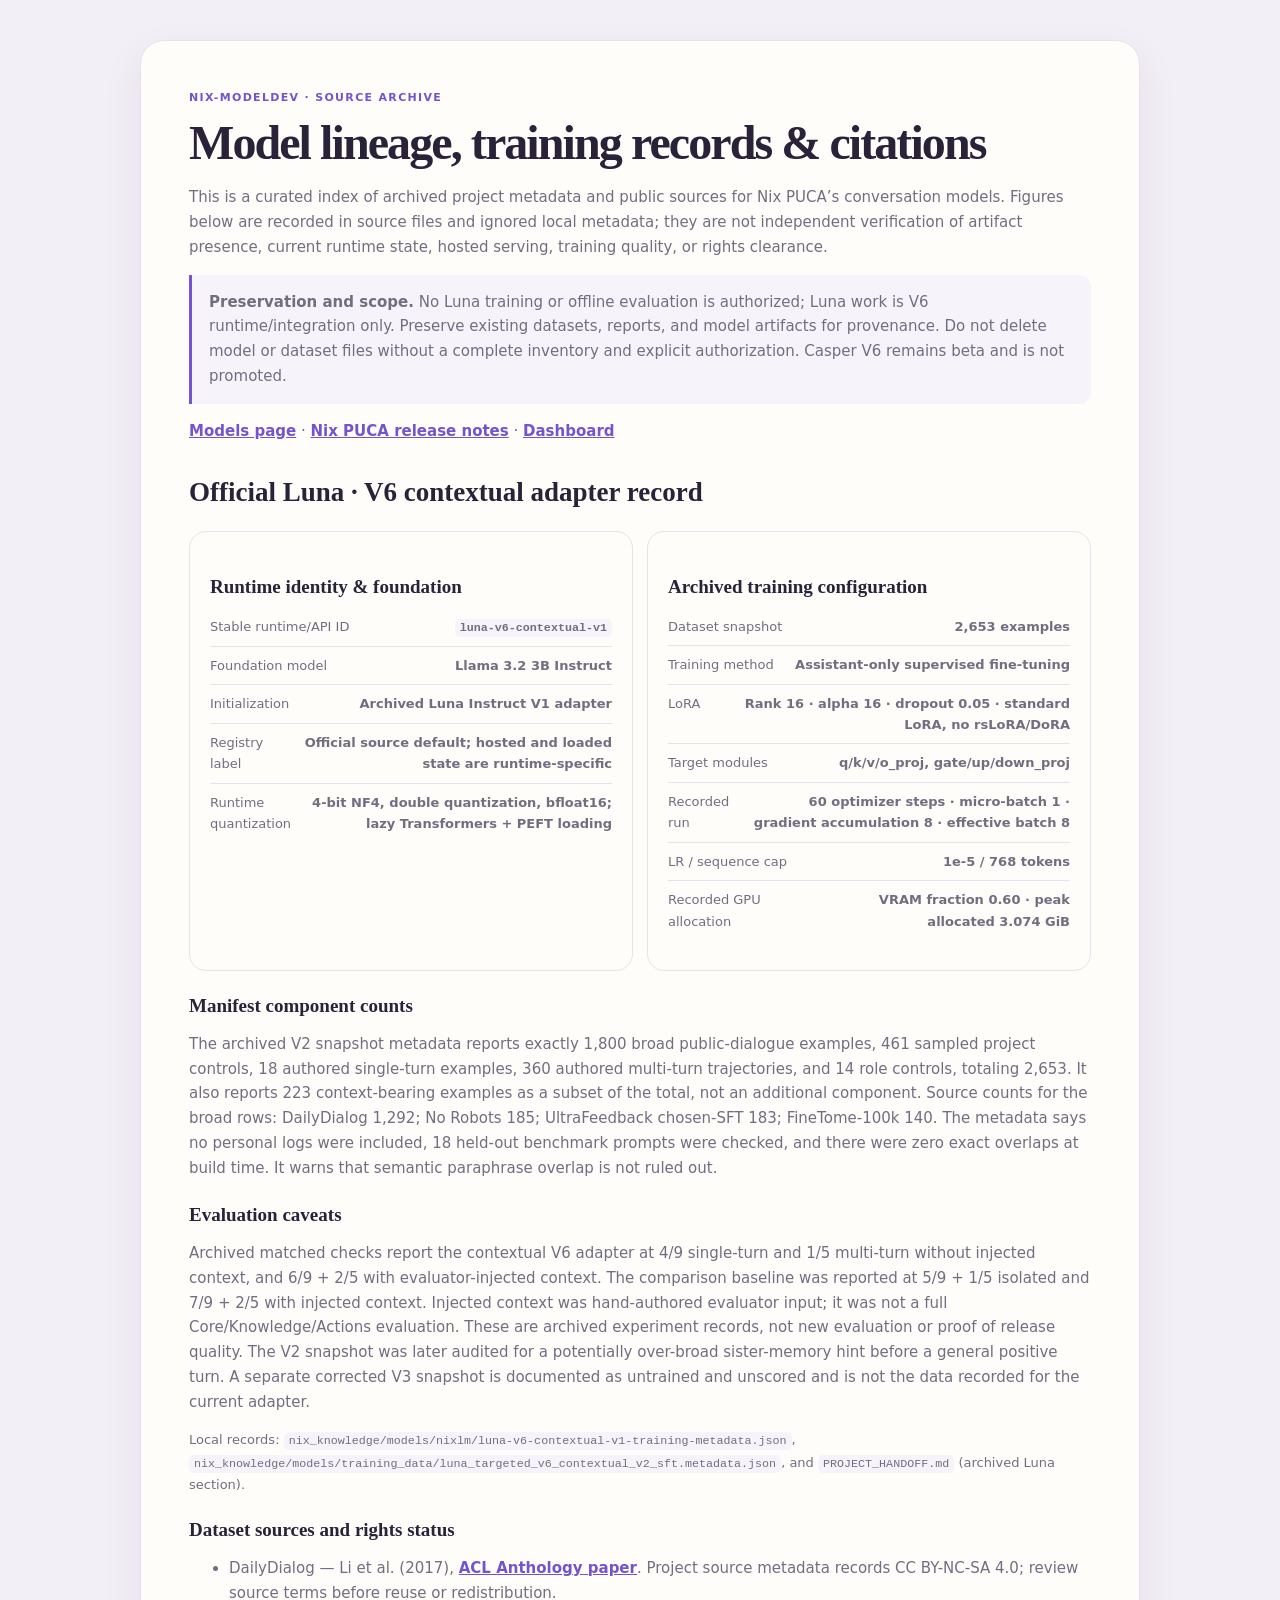
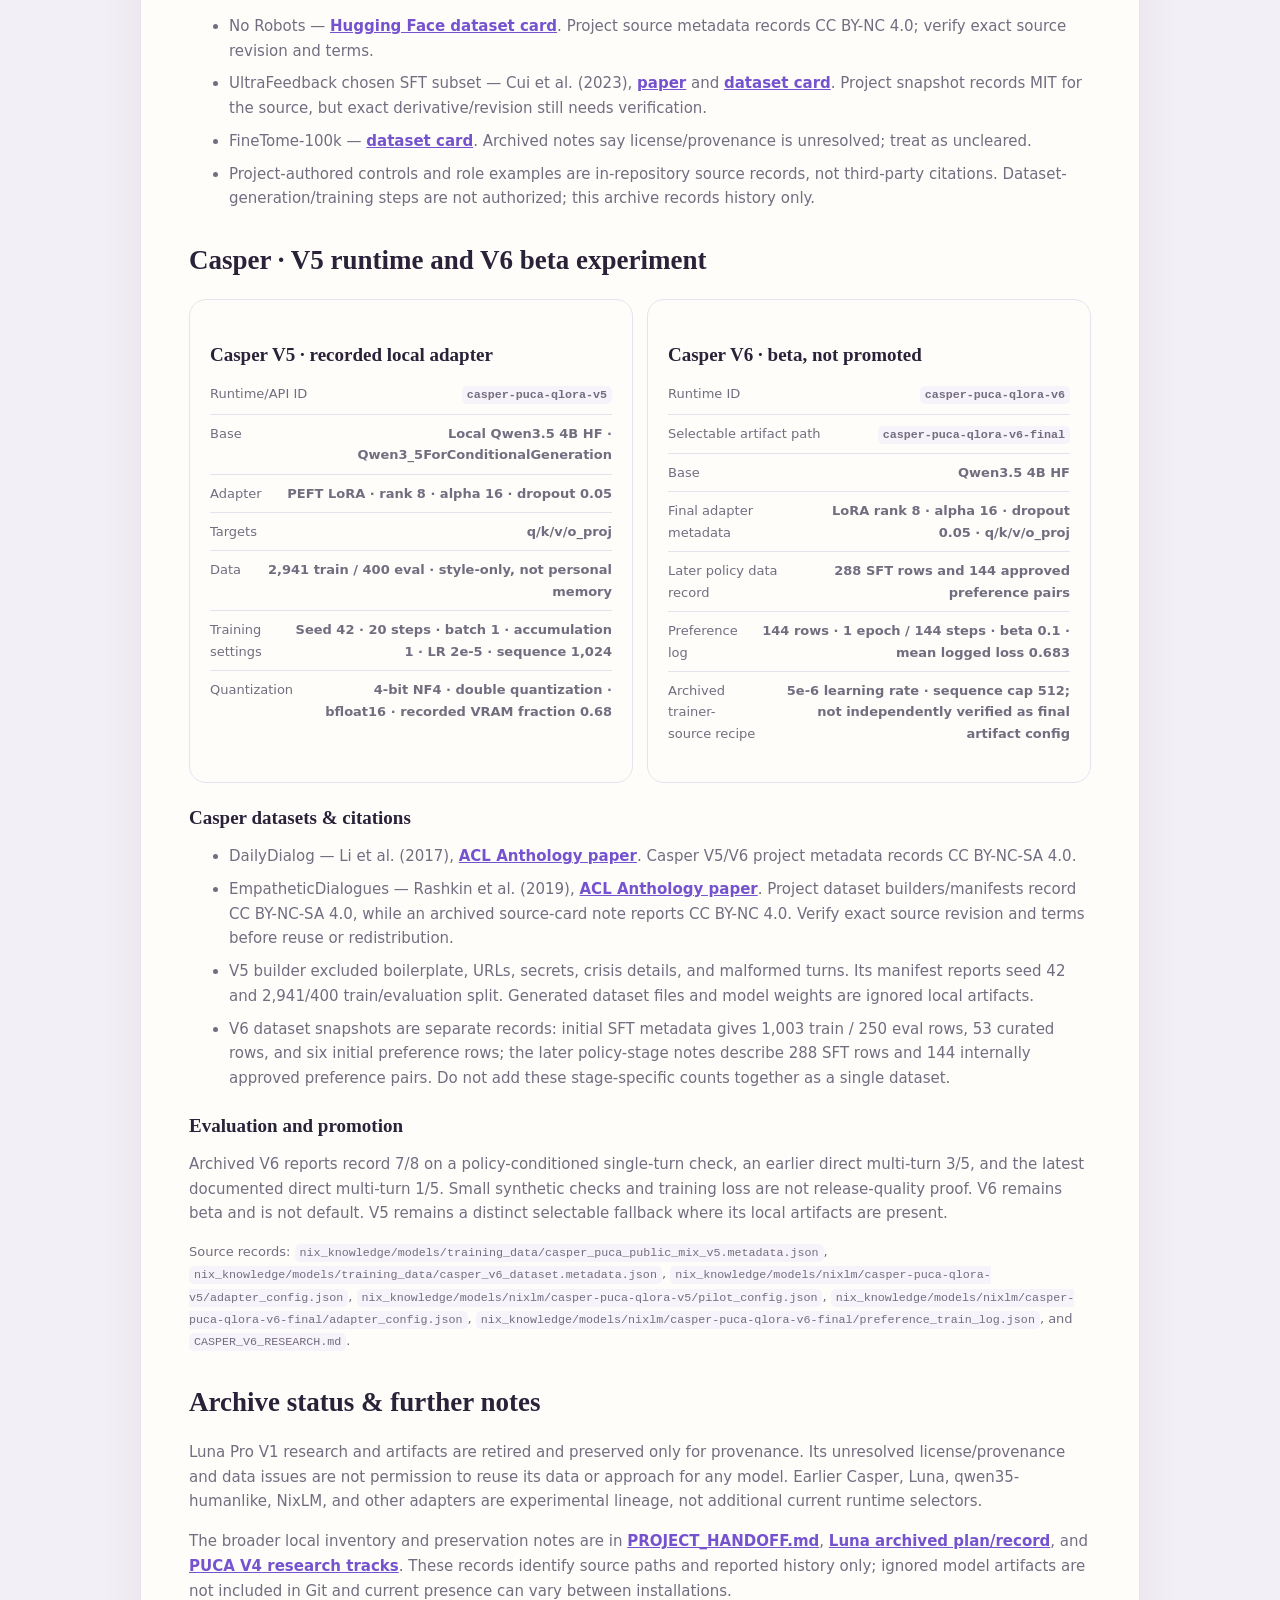
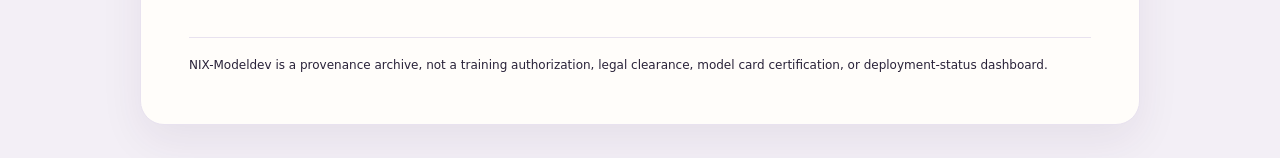
==== NIX-Modeldev/index.html @ 3a988a63 "Beta Build 11/12" ====
<!doctype html>
<html lang="en">
<head>
<meta charset="utf-8">
<meta name="viewport" content="width=device-width,initial-scale=1">
<meta name="theme-color" content="#f3eff6">
<title>NIX-Modeldev · Model research archive</title>
<style>
:root{color-scheme:light dark;--paper:#fffdfa;--ink:#292239;--muted:#736d80;--line:#e8e2ef;--accent:#7553cf;--soft:#f7f3fa}*{box-sizing:border-box}body{margin:0;padding:40px 20px;background:#f3eff6;color:var(--ink);font:15px/1.65 Inter,ui-sans-serif,system-ui,-apple-system,"Segoe UI",sans-serif}.page{max-width:1000px;margin:auto;padding:clamp(22px,5vw,48px);border:1px solid var(--line);border-radius:24px;background:var(--paper);box-shadow:0 16px 44px #33234412}.eyebrow{color:var(--accent);font-size:11px;font-weight:800;letter-spacing:.12em;text-transform:uppercase}h1,h2,h3{font-family:Georgia,serif;line-height:1.15}h1{margin:8px 0;font-size:clamp(34px,6vw,48px);letter-spacing:-.04em}h2{margin-top:34px;font-size:27px}h3{margin:24px 0 8px;font-size:19px}p,li,dd{color:var(--muted)}li{margin:8px 0}a{color:var(--accent);font-weight:700;overflow-wrap:anywhere}code{padding:2px 5px;border-radius:5px;background:var(--soft);font-size:.9em;overflow-wrap:anywhere}.meta{font-size:12px}.notice{padding:15px 17px;border-left:3px solid var(--accent);border-radius:0 12px 12px 0;background:var(--soft)}.grid{display:grid;grid-template-columns:repeat(2,minmax(0,1fr));gap:14px}.card{padding:20px;border:1px solid var(--line);border-radius:17px;background:var(--paper)}dl{margin:10px 0}dl>div{display:flex;justify-content:space-between;gap:18px;padding:8px 0;border-bottom:1px solid var(--line)}dl>div:last-child{border:0}dt{color:var(--muted);font-size:13px}dd{margin:0;text-align:right;font-size:13px;font-weight:650}.small{font-size:13px}.footer{margin-top:34px;padding-top:18px;border-top:1px solid var(--line)}@media(max-width:700px){body{padding:16px 10px}.grid{grid-template-columns:1fr}dl>div{display:block}dd{text-align:left;margin-top:4px}}@media(prefers-color-scheme:dark){body{background:#100e14;--paper:#19151f;--ink:#f7f1ff;--muted:#beb3cd;--line:#40364b;--accent:#b49af7;--soft:#251e2d}.page{box-shadow:0 18px 48px #0005}}
</style>
</head>
<body><main class="page"><div class="eyebrow">NIX-Modeldev · source archive</div><h1>Model lineage, training records & citations</h1><p>This is a curated index of archived project metadata and public sources for Nix PUCA’s conversation models. Figures below are recorded in source files and ignored local metadata; they are not independent verification of artifact presence, current runtime state, hosted serving, training quality, or rights clearance.</p><p class="notice"><strong>Preservation and scope.</strong> No Luna training or offline evaluation is authorized; Luna work is V6 runtime/integration only. Preserve existing datasets, reports, and model artifacts for provenance. Do not delete model or dataset files without a complete inventory and explicit authorization. Casper V6 remains beta and is not promoted.</p><p><a href="/models">Models page</a> · <a href="/release-notes">Nix PUCA release notes</a> · <a href="/">Dashboard</a></p>
<section id="luna"><h2>Official Luna · V6 contextual adapter record</h2><div class="grid"><article class="card"><h3>Runtime identity & foundation</h3><dl><div><dt>Stable runtime/API ID</dt><dd><code>luna-v6-contextual-v1</code></dd></div><div><dt>Foundation model</dt><dd>Llama 3.2 3B Instruct</dd></div><div><dt>Initialization</dt><dd>Archived Luna Instruct V1 adapter</dd></div><div><dt>Registry label</dt><dd>Official source default; hosted and loaded state are runtime-specific</dd></div><div><dt>Runtime quantization</dt><dd>4-bit NF4, double quantization, bfloat16; lazy Transformers + PEFT loading</dd></div></dl></article><article class="card"><h3>Archived training configuration</h3><dl><div><dt>Dataset snapshot</dt><dd>2,653 examples</dd></div><div><dt>Training method</dt><dd>Assistant-only supervised fine-tuning</dd></div><div><dt>LoRA</dt><dd>Rank 16 · alpha 16 · dropout 0.05 · standard LoRA, no rsLoRA/DoRA</dd></div><div><dt>Target modules</dt><dd>q/k/v/o_proj, gate/up/down_proj</dd></div><div><dt>Recorded run</dt><dd>60 optimizer steps · micro-batch 1 · gradient accumulation 8 · effective batch 8</dd></div><div><dt>LR / sequence cap</dt><dd>1e-5 / 768 tokens</dd></div><div><dt>Recorded GPU allocation</dt><dd>VRAM fraction 0.60 · peak allocated 3.074 GiB</dd></div></dl></article></div><h3>Manifest component counts</h3><p>The archived V2 snapshot metadata reports exactly 1,800 broad public-dialogue examples, 461 sampled project controls, 18 authored single-turn examples, 360 authored multi-turn trajectories, and 14 role controls, totaling 2,653. It also reports 223 context-bearing examples as a subset of the total, not an additional component. Source counts for the broad rows: DailyDialog 1,292; No Robots 185; UltraFeedback chosen-SFT 183; FineTome-100k 140. The metadata says no personal logs were included, 18 held-out benchmark prompts were checked, and there were zero exact overlaps at build time. It warns that semantic paraphrase overlap is not ruled out.</p><h3>Evaluation caveats</h3><p>Archived matched checks report the contextual V6 adapter at 4/9 single-turn and 1/5 multi-turn without injected context, and 6/9 + 2/5 with evaluator-injected context. The comparison baseline was reported at 5/9 + 1/5 isolated and 7/9 + 2/5 with injected context. Injected context was hand-authored evaluator input; it was not a full Core/Knowledge/Actions evaluation. These are archived experiment records, not new evaluation or proof of release quality. The V2 snapshot was later audited for a potentially over-broad sister-memory hint before a general positive turn. A separate corrected V3 snapshot is documented as untrained and unscored and is not the data recorded for the current adapter.</p><p class="small">Local records: <code>nix_knowledge/models/nixlm/luna-v6-contextual-v1-training-metadata.json</code>, <code>nix_knowledge/models/training_data/luna_targeted_v6_contextual_v2_sft.metadata.json</code>, and <code>PROJECT_HANDOFF.md</code> (archived Luna section).</p><h3>Dataset sources and rights status</h3><ul><li>DailyDialog — Li et al. (2017), <a href="https://aclanthology.org/I17-1099/" target="_blank" rel="noopener">ACL Anthology paper</a>. Project source metadata records CC BY-NC-SA 4.0; review source terms before reuse or redistribution.</li><li>No Robots — <a href="https://huggingface.co/datasets/HuggingFaceH4/no_robots" target="_blank" rel="noopener">Hugging Face dataset card</a>. Project source metadata records CC BY-NC 4.0; verify exact source revision and terms.</li><li>UltraFeedback chosen SFT subset — Cui et al. (2023), <a href="https://arxiv.org/abs/2310.01377" target="_blank" rel="noopener">paper</a> and <a href="https://huggingface.co/datasets/HuggingFaceH4/ultrafeedback_binarized" target="_blank" rel="noopener">dataset card</a>. Project snapshot records MIT for the source, but exact derivative/revision still needs verification.</li><li>FineTome-100k — <a href="https://huggingface.co/datasets/mlabonne/FineTome-100k" target="_blank" rel="noopener">dataset card</a>. Archived notes say license/provenance is unresolved; treat as uncleared.</li><li>Project-authored controls and role examples are in-repository source records, not third-party citations. Dataset-generation/training steps are not authorized; this archive records history only.</li></ul></section>
<section id="casper"><h2>Casper · V5 runtime and V6 beta experiment</h2><div class="grid"><article class="card"><h3>Casper V5 · recorded local adapter</h3><dl><div><dt>Runtime/API ID</dt><dd><code>casper-puca-qlora-v5</code></dd></div><div><dt>Base</dt><dd>Local Qwen3.5 4B HF · Qwen3_5ForConditionalGeneration</dd></div><div><dt>Adapter</dt><dd>PEFT LoRA · rank 8 · alpha 16 · dropout 0.05</dd></div><div><dt>Targets</dt><dd>q/k/v/o_proj</dd></div><div><dt>Data</dt><dd>2,941 train / 400 eval · style-only, not personal memory</dd></div><div><dt>Training settings</dt><dd>Seed 42 · 20 steps · batch 1 · accumulation 1 · LR 2e-5 · sequence 1,024</dd></div><div><dt>Quantization</dt><dd>4-bit NF4 · double quantization · bfloat16 · recorded VRAM fraction 0.68</dd></div></dl></article><article class="card"><h3>Casper V6 · beta, not promoted</h3><dl><div><dt>Runtime ID</dt><dd><code>casper-puca-qlora-v6</code></dd></div><div><dt>Selectable artifact path</dt><dd><code>casper-puca-qlora-v6-final</code></dd></div><div><dt>Base</dt><dd>Qwen3.5 4B HF</dd></div><div><dt>Final adapter metadata</dt><dd>LoRA rank 8 · alpha 16 · dropout 0.05 · q/k/v/o_proj</dd></div><div><dt>Later policy data record</dt><dd>288 SFT rows and 144 approved preference pairs</dd></div><div><dt>Preference log</dt><dd>144 rows · 1 epoch / 144 steps · beta 0.1 · mean logged loss 0.683</dd></div><div><dt>Archived trainer-source recipe</dt><dd>5e-6 learning rate · sequence cap 512; not independently verified as final artifact config</dd></div></dl></article></div><h3>Casper datasets & citations</h3><ul><li>DailyDialog — Li et al. (2017), <a href="https://aclanthology.org/I17-1099/" target="_blank" rel="noopener">ACL Anthology paper</a>. Casper V5/V6 project metadata records CC BY-NC-SA 4.0.</li><li>EmpatheticDialogues — Rashkin et al. (2019), <a href="https://aclanthology.org/P19-1534/" target="_blank" rel="noopener">ACL Anthology paper</a>. Project dataset builders/manifests record CC BY-NC-SA 4.0, while an archived source-card note reports CC BY-NC 4.0. Verify exact source revision and terms before reuse or redistribution.</li><li>V5 builder excluded boilerplate, URLs, secrets, crisis details, and malformed turns. Its manifest reports seed 42 and 2,941/400 train/evaluation split. Generated dataset files and model weights are ignored local artifacts.</li><li>V6 dataset snapshots are separate records: initial SFT metadata gives 1,003 train / 250 eval rows, 53 curated rows, and six initial preference rows; the later policy-stage notes describe 288 SFT rows and 144 internally approved preference pairs. Do not add these stage-specific counts together as a single dataset.</li></ul><h3>Evaluation and promotion</h3><p>Archived V6 reports record 7/8 on a policy-conditioned single-turn check, an earlier direct multi-turn 3/5, and the latest documented direct multi-turn 1/5. Small synthetic checks and training loss are not release-quality proof. V6 remains beta and is not default. V5 remains a distinct selectable fallback where its local artifacts are present.</p><p class="small">Source records: <code>nix_knowledge/models/training_data/casper_puca_public_mix_v5.metadata.json</code>, <code>nix_knowledge/models/training_data/casper_v6_dataset.metadata.json</code>, <code>nix_knowledge/models/nixlm/casper-puca-qlora-v5/adapter_config.json</code>, <code>nix_knowledge/models/nixlm/casper-puca-qlora-v5/pilot_config.json</code>, <code>nix_knowledge/models/nixlm/casper-puca-qlora-v6-final/adapter_config.json</code>, <code>nix_knowledge/models/nixlm/casper-puca-qlora-v6-final/preference_train_log.json</code>, and <code>CASPER_V6_RESEARCH.md</code>.</p></section>
<section id="other"><h2>Archive status & further notes</h2><p>Luna Pro V1 research and artifacts are retired and preserved only for provenance. Its unresolved license/provenance and data issues are not permission to reuse its data or approach for any model. Earlier Casper, Luna, qwen35-humanlike, NixLM, and other adapters are experimental lineage, not additional current runtime selectors.</p><p>The broader local inventory and preservation notes are in <a href="../PROJECT_HANDOFF.md">PROJECT_HANDOFF.md</a>, <a href="../LUNA_PRO_TRAINING_PLAN.md">Luna archived plan/record</a>, and <a href="../PUCA_V4_RESEARCH_TRACKS.md">PUCA V4 research tracks</a>. These records identify source paths and reported history only; ignored model artifacts are not included in Git and current presence can vary between installations.</p></section>
<footer class="footer meta">NIX-Modeldev is a provenance archive, not a training authorization, legal clearance, model card certification, or deployment-status dashboard.</footer></main></body>
</html>
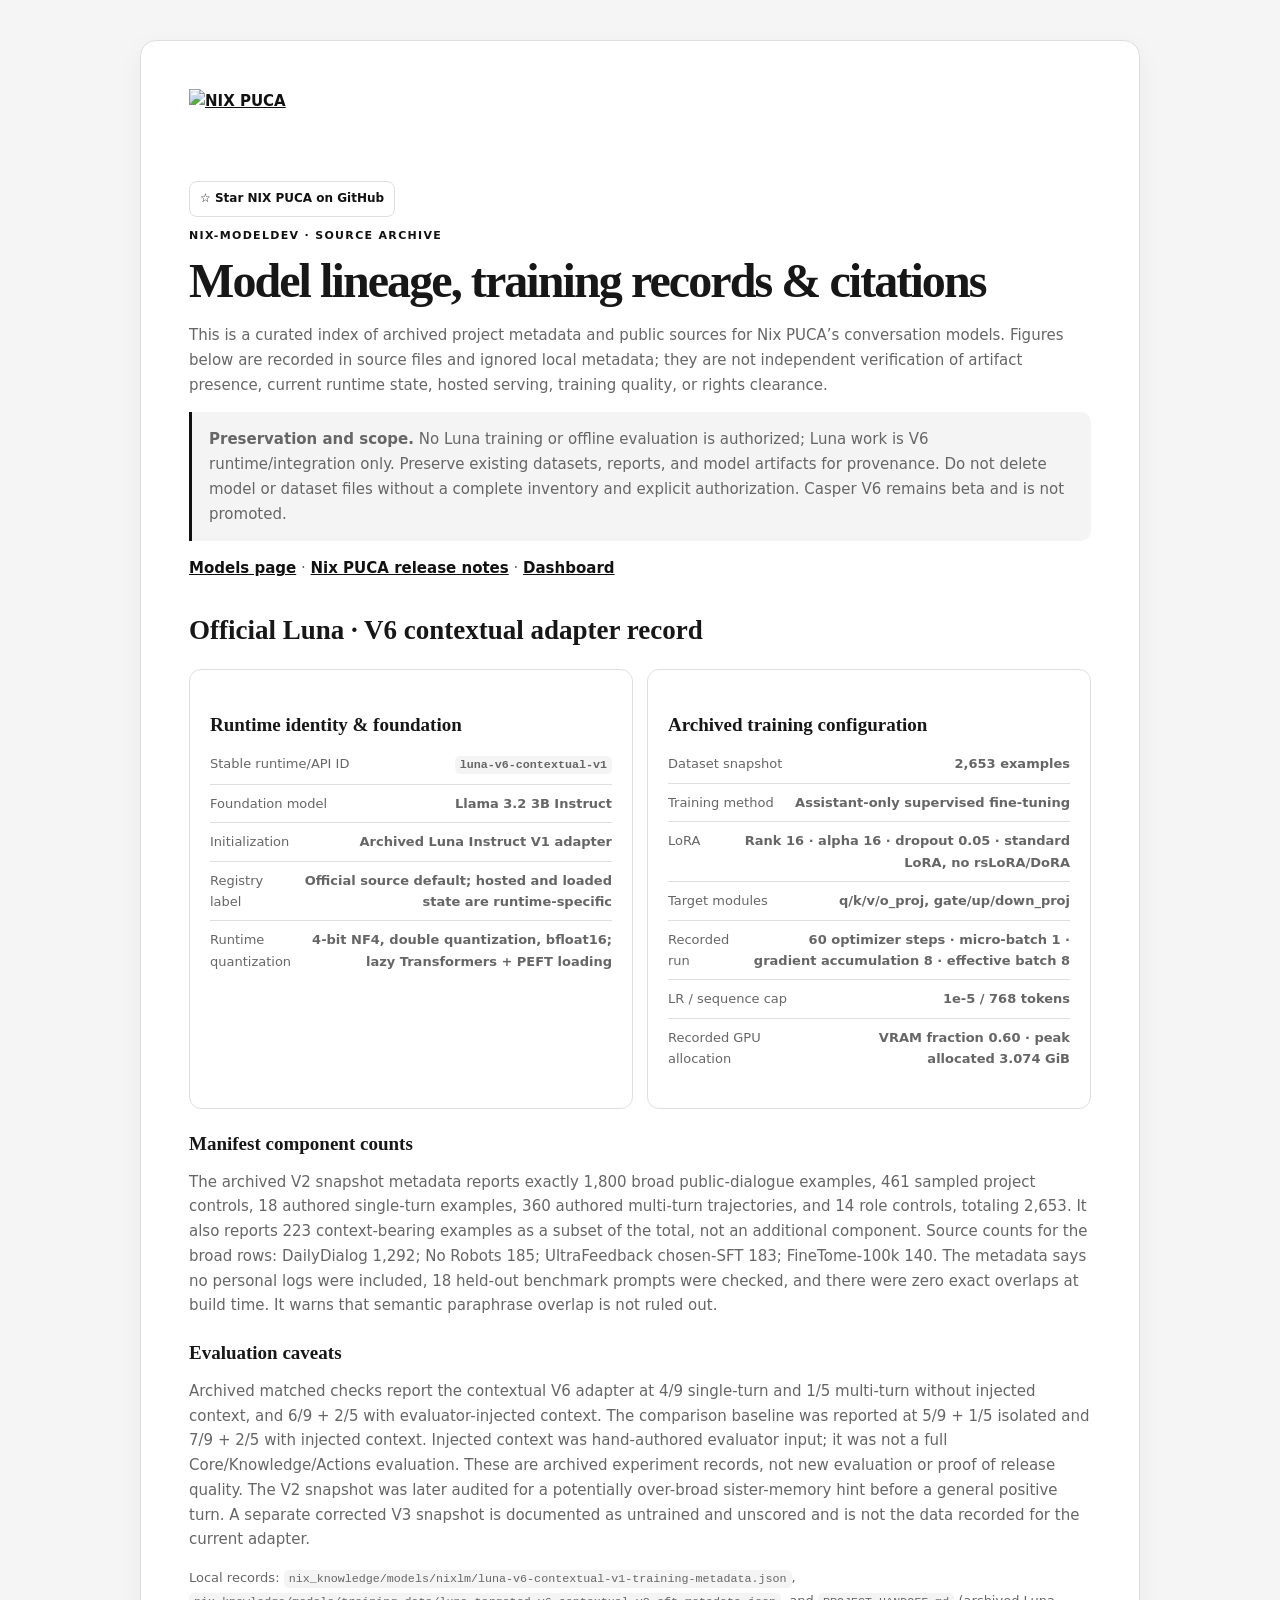
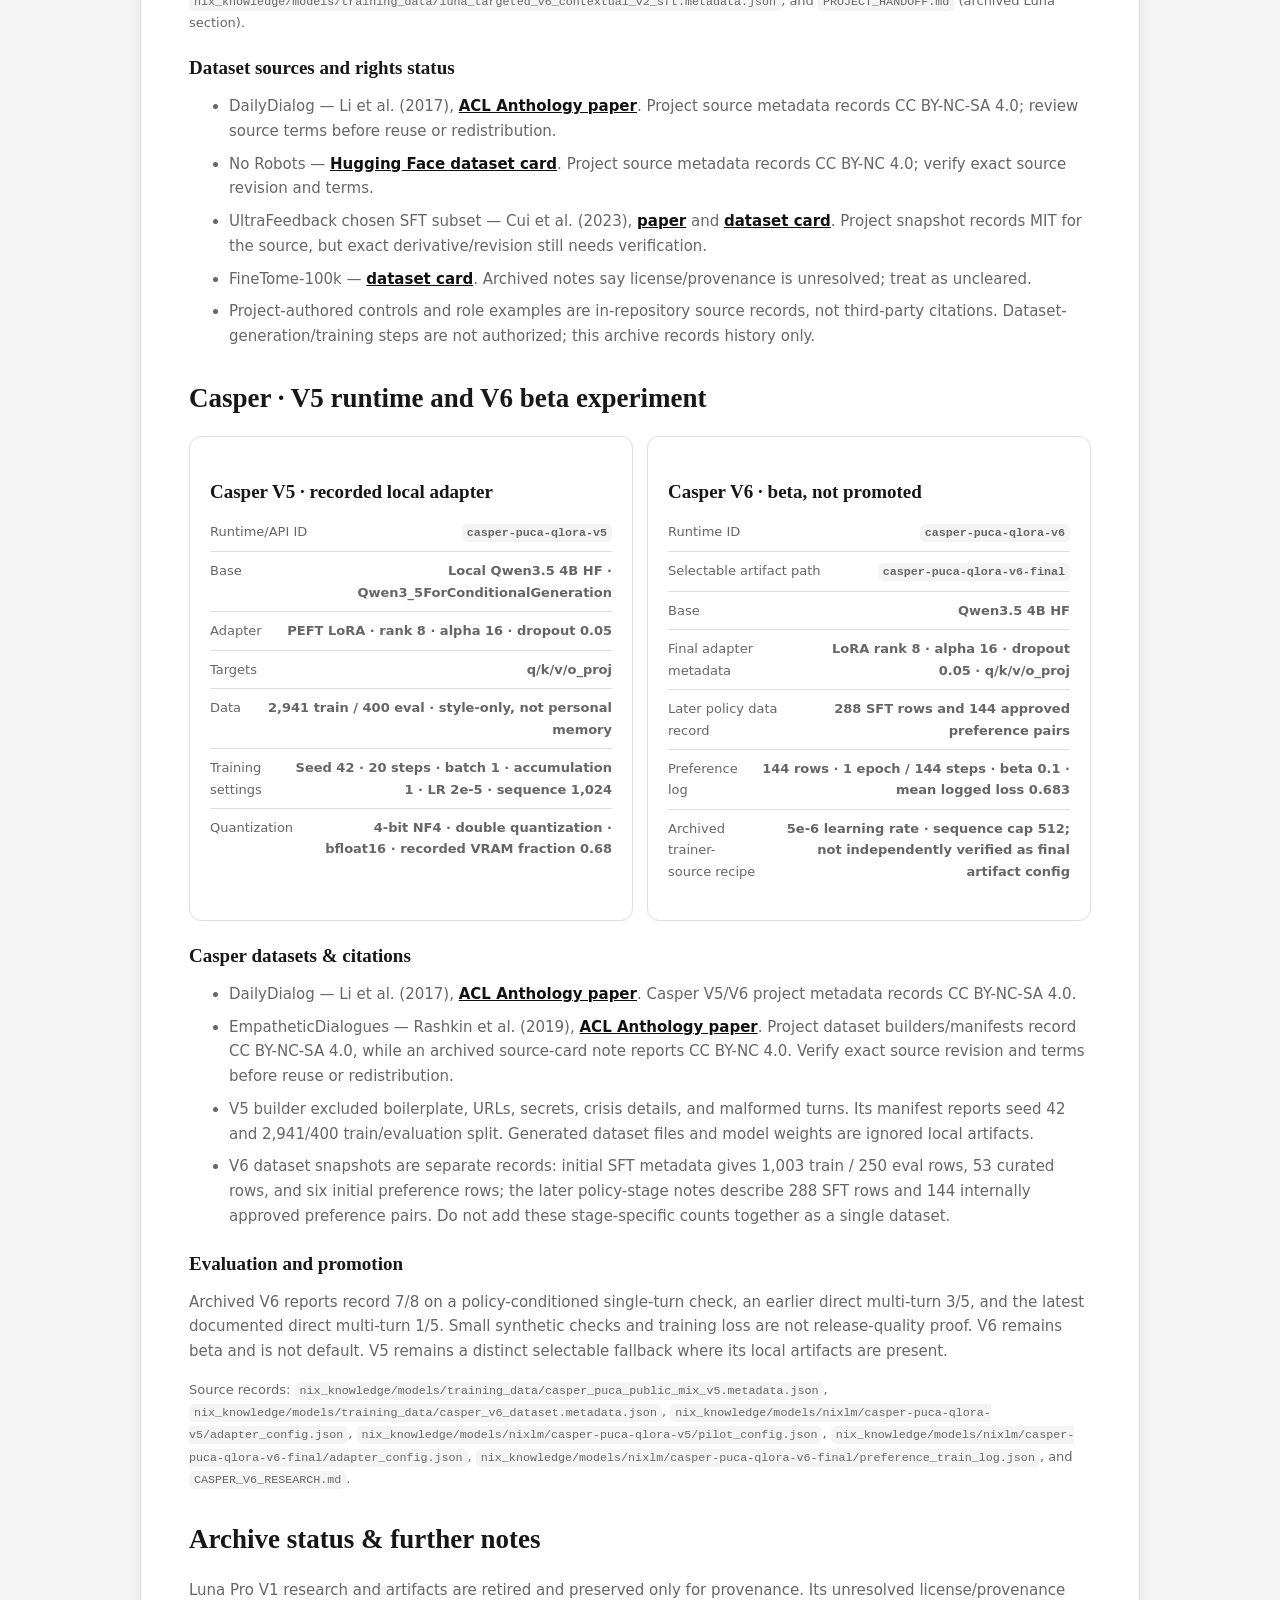
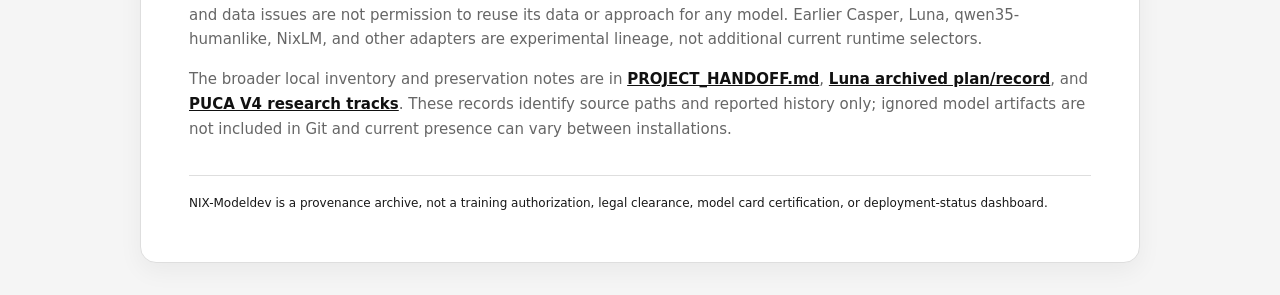
==== commit 5a7d5f20: "V2" ====
--- a/NIX-Modeldev/index.html
+++ b/NIX-Modeldev/index.html
@@ -3,13 +3,14 @@
 <head>
 <meta charset="utf-8">
 <meta name="viewport" content="width=device-width,initial-scale=1">
-<meta name="theme-color" content="#f3eff6">
-<title>NIX-Modeldev · Model research archive</title>
+<meta name="theme-color" content="#ffffff">
+<link rel="icon" type="image/png" href="https://res.cloudinary.com/dh5uxc6ql/image/upload/v1790917615/93d18a47-5f3a-46e1-ad71-705b2680442f_anp8f1.png">
+<title>NIX PUCA · Model research archive</title>
 <style>
-:root{color-scheme:light dark;--paper:#fffdfa;--ink:#292239;--muted:#736d80;--line:#e8e2ef;--accent:#7553cf;--soft:#f7f3fa}*{box-sizing:border-box}body{margin:0;padding:40px 20px;background:#f3eff6;color:var(--ink);font:15px/1.65 Inter,ui-sans-serif,system-ui,-apple-system,"Segoe UI",sans-serif}.page{max-width:1000px;margin:auto;padding:clamp(22px,5vw,48px);border:1px solid var(--line);border-radius:24px;background:var(--paper);box-shadow:0 16px 44px #33234412}.eyebrow{color:var(--accent);font-size:11px;font-weight:800;letter-spacing:.12em;text-transform:uppercase}h1,h2,h3{font-family:Georgia,serif;line-height:1.15}h1{margin:8px 0;font-size:clamp(34px,6vw,48px);letter-spacing:-.04em}h2{margin-top:34px;font-size:27px}h3{margin:24px 0 8px;font-size:19px}p,li,dd{color:var(--muted)}li{margin:8px 0}a{color:var(--accent);font-weight:700;overflow-wrap:anywhere}code{padding:2px 5px;border-radius:5px;background:var(--soft);font-size:.9em;overflow-wrap:anywhere}.meta{font-size:12px}.notice{padding:15px 17px;border-left:3px solid var(--accent);border-radius:0 12px 12px 0;background:var(--soft)}.grid{display:grid;grid-template-columns:repeat(2,minmax(0,1fr));gap:14px}.card{padding:20px;border:1px solid var(--line);border-radius:17px;background:var(--paper)}dl{margin:10px 0}dl>div{display:flex;justify-content:space-between;gap:18px;padding:8px 0;border-bottom:1px solid var(--line)}dl>div:last-child{border:0}dt{color:var(--muted);font-size:13px}dd{margin:0;text-align:right;font-size:13px;font-weight:650}.small{font-size:13px}.footer{margin-top:34px;padding-top:18px;border-top:1px solid var(--line)}@media(max-width:700px){body{padding:16px 10px}.grid{grid-template-columns:1fr}dl>div{display:block}dd{text-align:left;margin-top:4px}}@media(prefers-color-scheme:dark){body{background:#100e14;--paper:#19151f;--ink:#f7f1ff;--muted:#beb3cd;--line:#40364b;--accent:#b49af7;--soft:#251e2d}.page{box-shadow:0 18px 48px #0005}}
+:root{color-scheme:light;--paper:#fff;--ink:#171717;--muted:#666;--line:#dedede;--accent:#111;--soft:#f4f4f4}*{box-sizing:border-box}body{margin:0;padding:40px 20px;background:#f5f5f5;color:var(--ink);font:15px/1.65 Inter,ui-sans-serif,system-ui,-apple-system,"Segoe UI",sans-serif}.page{max-width:1000px;margin:auto;padding:clamp(22px,5vw,48px);border:1px solid var(--line);border-radius:16px;background:var(--paper);box-shadow:0 8px 24px #0000000d}.brand-logo{display:block;width:min(320px,80%);height:82px;object-fit:contain;object-position:left center}.github-star-link{display:inline-flex;margin:10px 0;padding:7px 10px;border:1px solid var(--line);border-radius:8px;color:#111;background:#fff;text-decoration:none;font-size:12px;font-weight:750}.eyebrow{color:#111;font-size:11px;font-weight:800;letter-spacing:.12em;text-transform:uppercase}h1,h2,h3{font-family:Georgia,serif;line-height:1.15}h1{margin:8px 0;font-size:clamp(34px,6vw,48px);letter-spacing:-.04em}h2{margin-top:34px;font-size:27px}h3{margin:24px 0 8px;font-size:19px}p,li,dd{color:var(--muted)}li{margin:8px 0}a{color:#111;font-weight:700;overflow-wrap:anywhere}code{padding:2px 5px;border-radius:5px;background:var(--soft);font-size:.9em;overflow-wrap:anywhere}.meta{font-size:12px}.notice{padding:15px 17px;border-left:3px solid #111;border-radius:0 10px 10px 0;background:var(--soft)}.grid{display:grid;grid-template-columns:repeat(2,minmax(0,1fr));gap:14px}.card{padding:20px;border:1px solid var(--line);border-radius:12px;background:var(--paper)}dl{margin:10px 0}dl>div{display:flex;justify-content:space-between;gap:18px;padding:8px 0;border-bottom:1px solid var(--line)}dl>div:last-child{border:0}dt{color:var(--muted);font-size:13px}dd{margin:0;text-align:right;font-size:13px;font-weight:650}.small{font-size:13px}.footer{margin-top:34px;padding-top:18px;border-top:1px solid var(--line)}@media(max-width:700px){body{padding:16px 10px}.grid{grid-template-columns:1fr}dl>div{display:block}dd{text-align:left;margin-top:4px}}
 </style>
 </head>
-<body><main class="page"><div class="eyebrow">NIX-Modeldev · source archive</div><h1>Model lineage, training records & citations</h1><p>This is a curated index of archived project metadata and public sources for Nix PUCA’s conversation models. Figures below are recorded in source files and ignored local metadata; they are not independent verification of artifact presence, current runtime state, hosted serving, training quality, or rights clearance.</p><p class="notice"><strong>Preservation and scope.</strong> No Luna training or offline evaluation is authorized; Luna work is V6 runtime/integration only. Preserve existing datasets, reports, and model artifacts for provenance. Do not delete model or dataset files without a complete inventory and explicit authorization. Casper V6 remains beta and is not promoted.</p><p><a href="/models">Models page</a> · <a href="/release-notes">Nix PUCA release notes</a> · <a href="/">Dashboard</a></p>
+<body><main class="page"><a href="https://github.com/saineela/puca" aria-label="NIX PUCA on GitHub"><img class="brand-logo" src="https://res.cloudinary.com/dh5uxc6ql/image/upload/v1790917615/93d18a47-5f3a-46e1-ad71-705b2680442f_anp8f1.png" alt="NIX PUCA"></a><a class="github-star-link" href="https://github.com/saineela/puca/stargazers" target="_blank" rel="noopener noreferrer">☆ Star NIX PUCA on GitHub</a><div class="eyebrow">NIX-Modeldev · source archive</div><h1>Model lineage, training records & citations</h1><p>This is a curated index of archived project metadata and public sources for Nix PUCA’s conversation models. Figures below are recorded in source files and ignored local metadata; they are not independent verification of artifact presence, current runtime state, hosted serving, training quality, or rights clearance.</p><p class="notice"><strong>Preservation and scope.</strong> No Luna training or offline evaluation is authorized; Luna work is V6 runtime/integration only. Preserve existing datasets, reports, and model artifacts for provenance. Do not delete model or dataset files without a complete inventory and explicit authorization. Casper V6 remains beta and is not promoted.</p><p><a href="/models">Models page</a> · <a href="/release-notes">Nix PUCA release notes</a> · <a href="/">Dashboard</a></p>
 <section id="luna"><h2>Official Luna · V6 contextual adapter record</h2><div class="grid"><article class="card"><h3>Runtime identity & foundation</h3><dl><div><dt>Stable runtime/API ID</dt><dd><code>luna-v6-contextual-v1</code></dd></div><div><dt>Foundation model</dt><dd>Llama 3.2 3B Instruct</dd></div><div><dt>Initialization</dt><dd>Archived Luna Instruct V1 adapter</dd></div><div><dt>Registry label</dt><dd>Official source default; hosted and loaded state are runtime-specific</dd></div><div><dt>Runtime quantization</dt><dd>4-bit NF4, double quantization, bfloat16; lazy Transformers + PEFT loading</dd></div></dl></article><article class="card"><h3>Archived training configuration</h3><dl><div><dt>Dataset snapshot</dt><dd>2,653 examples</dd></div><div><dt>Training method</dt><dd>Assistant-only supervised fine-tuning</dd></div><div><dt>LoRA</dt><dd>Rank 16 · alpha 16 · dropout 0.05 · standard LoRA, no rsLoRA/DoRA</dd></div><div><dt>Target modules</dt><dd>q/k/v/o_proj, gate/up/down_proj</dd></div><div><dt>Recorded run</dt><dd>60 optimizer steps · micro-batch 1 · gradient accumulation 8 · effective batch 8</dd></div><div><dt>LR / sequence cap</dt><dd>1e-5 / 768 tokens</dd></div><div><dt>Recorded GPU allocation</dt><dd>VRAM fraction 0.60 · peak allocated 3.074 GiB</dd></div></dl></article></div><h3>Manifest component counts</h3><p>The archived V2 snapshot metadata reports exactly 1,800 broad public-dialogue examples, 461 sampled project controls, 18 authored single-turn examples, 360 authored multi-turn trajectories, and 14 role controls, totaling 2,653. It also reports 223 context-bearing examples as a subset of the total, not an additional component. Source counts for the broad rows: DailyDialog 1,292; No Robots 185; UltraFeedback chosen-SFT 183; FineTome-100k 140. The metadata says no personal logs were included, 18 held-out benchmark prompts were checked, and there were zero exact overlaps at build time. It warns that semantic paraphrase overlap is not ruled out.</p><h3>Evaluation caveats</h3><p>Archived matched checks report the contextual V6 adapter at 4/9 single-turn and 1/5 multi-turn without injected context, and 6/9 + 2/5 with evaluator-injected context. The comparison baseline was reported at 5/9 + 1/5 isolated and 7/9 + 2/5 with injected context. Injected context was hand-authored evaluator input; it was not a full Core/Knowledge/Actions evaluation. These are archived experiment records, not new evaluation or proof of release quality. The V2 snapshot was later audited for a potentially over-broad sister-memory hint before a general positive turn. A separate corrected V3 snapshot is documented as untrained and unscored and is not the data recorded for the current adapter.</p><p class="small">Local records: <code>nix_knowledge/models/nixlm/luna-v6-contextual-v1-training-metadata.json</code>, <code>nix_knowledge/models/training_data/luna_targeted_v6_contextual_v2_sft.metadata.json</code>, and <code>PROJECT_HANDOFF.md</code> (archived Luna section).</p><h3>Dataset sources and rights status</h3><ul><li>DailyDialog — Li et al. (2017), <a href="https://aclanthology.org/I17-1099/" target="_blank" rel="noopener">ACL Anthology paper</a>. Project source metadata records CC BY-NC-SA 4.0; review source terms before reuse or redistribution.</li><li>No Robots — <a href="https://huggingface.co/datasets/HuggingFaceH4/no_robots" target="_blank" rel="noopener">Hugging Face dataset card</a>. Project source metadata records CC BY-NC 4.0; verify exact source revision and terms.</li><li>UltraFeedback chosen SFT subset — Cui et al. (2023), <a href="https://arxiv.org/abs/2310.01377" target="_blank" rel="noopener">paper</a> and <a href="https://huggingface.co/datasets/HuggingFaceH4/ultrafeedback_binarized" target="_blank" rel="noopener">dataset card</a>. Project snapshot records MIT for the source, but exact derivative/revision still needs verification.</li><li>FineTome-100k — <a href="https://huggingface.co/datasets/mlabonne/FineTome-100k" target="_blank" rel="noopener">dataset card</a>. Archived notes say license/provenance is unresolved; treat as uncleared.</li><li>Project-authored controls and role examples are in-repository source records, not third-party citations. Dataset-generation/training steps are not authorized; this archive records history only.</li></ul></section>
 <section id="casper"><h2>Casper · V5 runtime and V6 beta experiment</h2><div class="grid"><article class="card"><h3>Casper V5 · recorded local adapter</h3><dl><div><dt>Runtime/API ID</dt><dd><code>casper-puca-qlora-v5</code></dd></div><div><dt>Base</dt><dd>Local Qwen3.5 4B HF · Qwen3_5ForConditionalGeneration</dd></div><div><dt>Adapter</dt><dd>PEFT LoRA · rank 8 · alpha 16 · dropout 0.05</dd></div><div><dt>Targets</dt><dd>q/k/v/o_proj</dd></div><div><dt>Data</dt><dd>2,941 train / 400 eval · style-only, not personal memory</dd></div><div><dt>Training settings</dt><dd>Seed 42 · 20 steps · batch 1 · accumulation 1 · LR 2e-5 · sequence 1,024</dd></div><div><dt>Quantization</dt><dd>4-bit NF4 · double quantization · bfloat16 · recorded VRAM fraction 0.68</dd></div></dl></article><article class="card"><h3>Casper V6 · beta, not promoted</h3><dl><div><dt>Runtime ID</dt><dd><code>casper-puca-qlora-v6</code></dd></div><div><dt>Selectable artifact path</dt><dd><code>casper-puca-qlora-v6-final</code></dd></div><div><dt>Base</dt><dd>Qwen3.5 4B HF</dd></div><div><dt>Final adapter metadata</dt><dd>LoRA rank 8 · alpha 16 · dropout 0.05 · q/k/v/o_proj</dd></div><div><dt>Later policy data record</dt><dd>288 SFT rows and 144 approved preference pairs</dd></div><div><dt>Preference log</dt><dd>144 rows · 1 epoch / 144 steps · beta 0.1 · mean logged loss 0.683</dd></div><div><dt>Archived trainer-source recipe</dt><dd>5e-6 learning rate · sequence cap 512; not independently verified as final artifact config</dd></div></dl></article></div><h3>Casper datasets & citations</h3><ul><li>DailyDialog — Li et al. (2017), <a href="https://aclanthology.org/I17-1099/" target="_blank" rel="noopener">ACL Anthology paper</a>. Casper V5/V6 project metadata records CC BY-NC-SA 4.0.</li><li>EmpatheticDialogues — Rashkin et al. (2019), <a href="https://aclanthology.org/P19-1534/" target="_blank" rel="noopener">ACL Anthology paper</a>. Project dataset builders/manifests record CC BY-NC-SA 4.0, while an archived source-card note reports CC BY-NC 4.0. Verify exact source revision and terms before reuse or redistribution.</li><li>V5 builder excluded boilerplate, URLs, secrets, crisis details, and malformed turns. Its manifest reports seed 42 and 2,941/400 train/evaluation split. Generated dataset files and model weights are ignored local artifacts.</li><li>V6 dataset snapshots are separate records: initial SFT metadata gives 1,003 train / 250 eval rows, 53 curated rows, and six initial preference rows; the later policy-stage notes describe 288 SFT rows and 144 internally approved preference pairs. Do not add these stage-specific counts together as a single dataset.</li></ul><h3>Evaluation and promotion</h3><p>Archived V6 reports record 7/8 on a policy-conditioned single-turn check, an earlier direct multi-turn 3/5, and the latest documented direct multi-turn 1/5. Small synthetic checks and training loss are not release-quality proof. V6 remains beta and is not default. V5 remains a distinct selectable fallback where its local artifacts are present.</p><p class="small">Source records: <code>nix_knowledge/models/training_data/casper_puca_public_mix_v5.metadata.json</code>, <code>nix_knowledge/models/training_data/casper_v6_dataset.metadata.json</code>, <code>nix_knowledge/models/nixlm/casper-puca-qlora-v5/adapter_config.json</code>, <code>nix_knowledge/models/nixlm/casper-puca-qlora-v5/pilot_config.json</code>, <code>nix_knowledge/models/nixlm/casper-puca-qlora-v6-final/adapter_config.json</code>, <code>nix_knowledge/models/nixlm/casper-puca-qlora-v6-final/preference_train_log.json</code>, and <code>CASPER_V6_RESEARCH.md</code>.</p></section>
 <section id="other"><h2>Archive status & further notes</h2><p>Luna Pro V1 research and artifacts are retired and preserved only for provenance. Its unresolved license/provenance and data issues are not permission to reuse its data or approach for any model. Earlier Casper, Luna, qwen35-humanlike, NixLM, and other adapters are experimental lineage, not additional current runtime selectors.</p><p>The broader local inventory and preservation notes are in <a href="../PROJECT_HANDOFF.md">PROJECT_HANDOFF.md</a>, <a href="../LUNA_PRO_TRAINING_PLAN.md">Luna archived plan/record</a>, and <a href="../PUCA_V4_RESEARCH_TRACKS.md">PUCA V4 research tracks</a>. These records identify source paths and reported history only; ignored model artifacts are not included in Git and current presence can vary between installations.</p></section>
